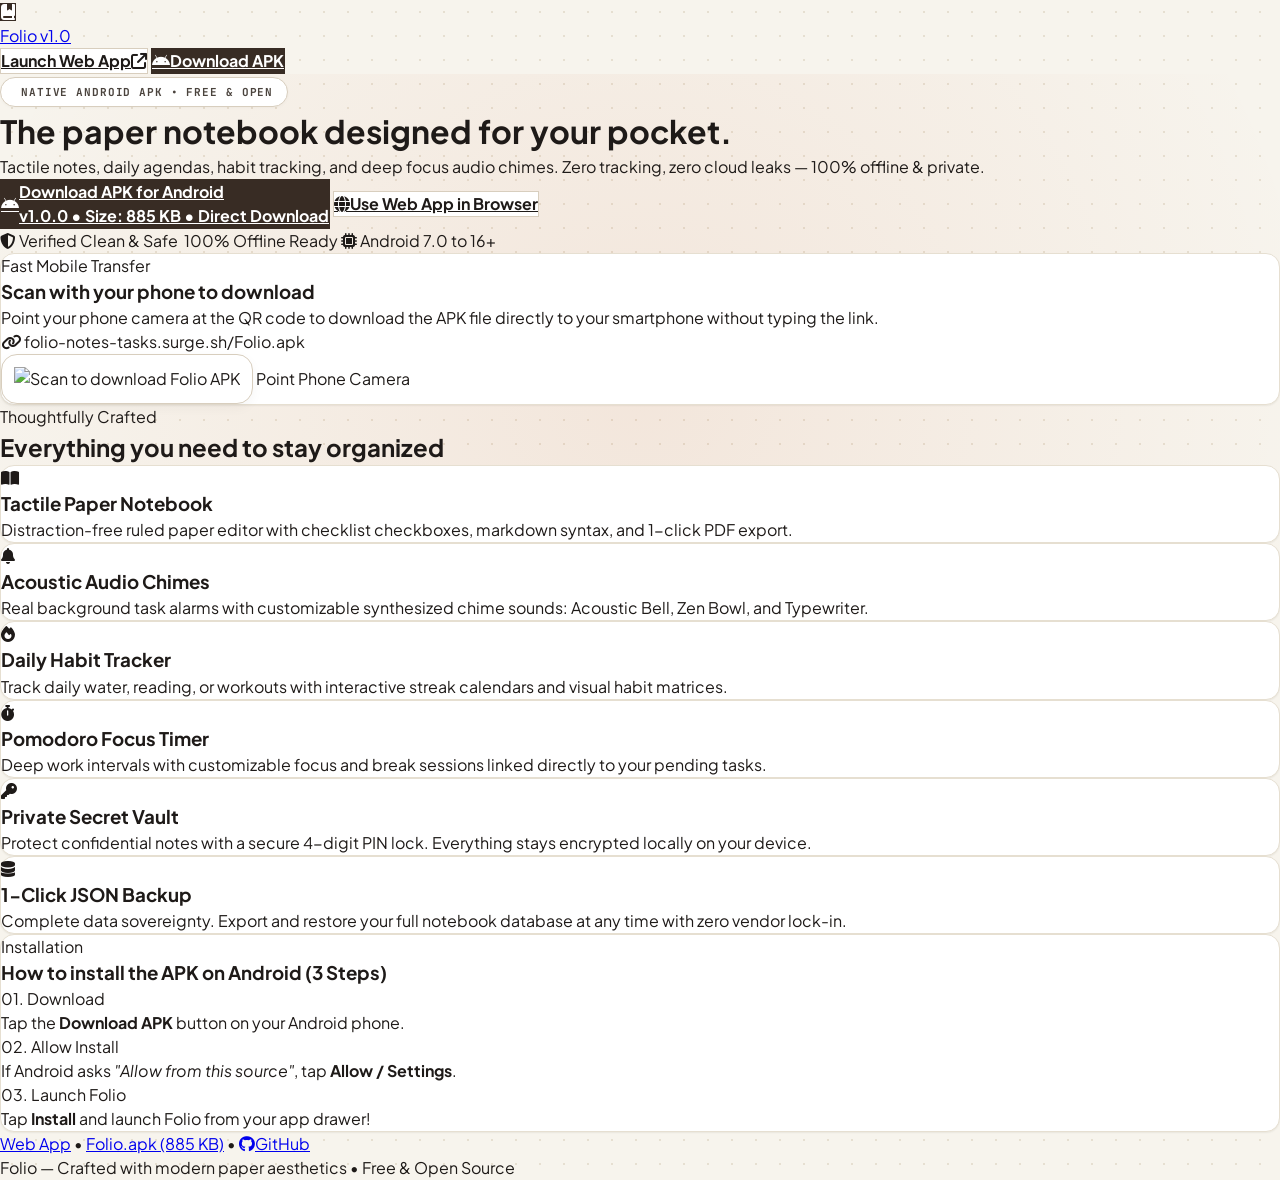
==== download.html @ 6cda58c6 "Add download landing page and native APK binary" ====
<!DOCTYPE html>
<html lang="en">
<head>
  <meta charset="UTF-8">
  <meta name="viewport" content="width=device-width, initial-scale=1.0, maximum-scale=1.0, user-scalable=no, viewport-fit=cover">
  <title>Download Folio for Android — Paper Notes & Daily Planner</title>
  
  <meta name="theme-color" content="#f7f4ed">
  <meta name="description" content="Download Folio Android APK. Modern paper-inspired notes, task manager, habit tracker, and audio alarms. 100% offline & private.">
  <link rel="icon" type="image/png" sizes="192x192" href="./icons/icon-192.png">
  <link rel="apple-touch-icon" href="./icons/icon-192.png">

  <!-- Tailwind CSS CDN -->
  <script src="https://cdn.tailwindcss.com"></script>

  <!-- Google Fonts: Lora, Plus Jakarta Sans, JetBrains Mono -->
  <link rel="preconnect" href="https://fonts.googleapis.com">
  <link rel="preconnect" href="https://fonts.gstatic.com" crossorigin>
  <link href="https://fonts.googleapis.com/css2?family=JetBrains+Mono:wght@400;500;600;700&family=Lora:ital,wght@0,400..700;1,400..700&family=Plus+Jakarta+Sans:wght@300;400;500;600;700;800&display=swap" rel="stylesheet">

  <!-- FontAwesome 6 Icons -->
  <link rel="stylesheet" href="https://cdnjs.cloudflare.com/ajax/libs/font-awesome/6.5.1/css/all.min.css">

  <link rel="stylesheet" href="./css/styles.css">

  <style>
    .hero-glow {
      background: radial-gradient(circle at 50% 30%, rgba(194, 65, 12, 0.08) 0%, rgba(247, 244, 237, 0) 70%);
    }
    .badge-pill {
      display: inline-flex;
      align-items: center;
      gap: 6px;
      padding: 6px 14px;
      border-radius: 9999px;
      font-family: 'JetBrains Mono', monospace;
      font-size: 11px;
      font-weight: 700;
      text-transform: uppercase;
      letter-spacing: 0.08em;
      background: var(--bg-card);
      border: 1px solid var(--border-medium);
      color: var(--text-secondary);
      box-shadow: 0 1px 3px rgba(0,0,0,0.03);
    }
    .qr-card {
      background: #ffffff;
      padding: 12px;
      border-radius: 16px;
      border: 1px solid var(--border-medium);
      box-shadow: 0 4px 12px rgba(0,0,0,0.04);
      display: inline-block;
    }
  </style>
</head>
<body class="bg-[var(--bg-app)] text-[var(--text-primary)] antialiased paper-texture min-h-screen flex flex-col justify-between selection:bg-orange-100">

  <!-- ================= TOP NAVIGATION ================= -->
  <header class="border-b border-[var(--border-subtle)] bg-[var(--bg-app)]/90 backdrop-blur-md sticky top-0 z-40 px-4 sm:px-8 py-3.5 flex items-center justify-between">
    <a href="./index.html" class="flex items-center gap-2.5">
      <div class="w-8 h-8 rounded-xl btn-primary flex items-center justify-center shadow-sm">
        <i class="fa-solid fa-book-bookmark text-xs"></i>
      </div>
      <div>
        <span class="font-serif font-bold text-lg text-[var(--text-primary)]">Folio</span>
        <span class="text-[10px] font-mono text-[var(--text-muted)] font-bold uppercase ml-1 tracking-wider">v1.0</span>
      </div>
    </a>

    <div class="flex items-center gap-3">
      <a href="./index.html" class="btn-secondary px-3.5 py-1.5 text-xs rounded-xl flex items-center gap-1.5 font-bold">
        <span>Launch Web App</span>
        <i class="fa-solid fa-arrow-up-right-from-square text-[10px]"></i>
      </a>
      <a href="./Folio.apk" download="Folio-v1.0.apk" class="btn-primary px-4 py-1.5 text-xs rounded-xl shadow-sm flex items-center gap-1.5">
        <i class="fa-brands fa-android text-xs"></i>
        <span>Download APK</span>
      </a>
    </div>
  </header>


  <!-- ================= MAIN HERO SECTION ================= -->
  <main class="flex-1 hero-glow px-4 sm:px-6 py-12 sm:py-16 max-w-4xl mx-auto w-full space-y-12">
    
    <!-- Hero Header -->
    <div class="text-center space-y-4 max-w-2xl mx-auto">
      
      <div class="badge-pill">
        <span class="w-2 h-2 rounded-full bg-emerald-500 animate-pulse"></span>
        <span>Native Android APK • Free & Open</span>
      </div>

      <h1 class="font-serif font-bold text-3xl sm:text-5xl text-[var(--text-primary)] tracking-tight leading-tight">
        The paper notebook designed for your pocket.
      </h1>

      <p class="font-sans text-sm sm:text-base text-[var(--text-secondary)] leading-relaxed">
        Tactile notes, daily agendas, habit tracking, and deep focus audio chimes. Zero tracking, zero cloud leaks — 100% offline & private.
      </p>

      <!-- Main Download Action Box -->
      <div class="pt-4 flex flex-col sm:flex-row items-center justify-center gap-3 sm:gap-4">
        
        <a href="./Folio.apk" download="Folio-v1.0.apk" class="w-full sm:w-auto btn-primary px-8 py-3.5 rounded-2xl shadow-lg flex items-center justify-center gap-3 text-sm transform hover:-translate-y-0.5 transition active:scale-95">
          <i class="fa-brands fa-android text-lg"></i>
          <div class="text-left">
            <div class="font-bold text-sm leading-tight">Download APK for Android</div>
            <div class="text-[10px] opacity-85 font-mono">v1.0.0 • Size: 885 KB • Direct Download</div>
          </div>
        </a>

        <a href="./index.html" class="w-full sm:w-auto btn-secondary px-6 py-3.5 rounded-2xl flex items-center justify-center gap-2 text-xs font-bold transition">
          <i class="fa-solid fa-globe text-sm text-[var(--accent-terracotta)]"></i>
          <span>Use Web App in Browser</span>
        </a>

      </div>

      <!-- Quick Install Note -->
      <div class="text-[11px] font-mono text-[var(--text-muted)] flex items-center justify-center gap-4 flex-wrap pt-1 font-semibold">
        <span><i class="fa-solid fa-shield-halved text-emerald-600 mr-1"></i> Verified Clean & Safe</span>
        <span><i class="fa-solid fa-wifi-slash text-[var(--accent-terracotta)] mr-1"></i> 100% Offline Ready</span>
        <span><i class="fa-solid fa-microchip text-blue-600 mr-1"></i> Android 7.0 to 16+</span>
      </div>

    </div>


    <!-- ================= QR CODE & PHONE SCAN SECTION ================= -->
    <div class="paper-card p-6 sm:p-8 bg-[var(--bg-card)] border-2 border-[var(--border-strong)] rounded-3xl shadow-sm flex flex-col sm:flex-row items-center justify-between gap-6">
      
      <div class="space-y-2 text-center sm:text-left flex-1">
        <span class="text-[10px] font-mono uppercase font-bold text-[var(--accent-terracotta)] tracking-wider">Fast Mobile Transfer</span>
        <h3 class="font-serif font-bold text-xl text-[var(--text-primary)]">Scan with your phone to download</h3>
        <p class="font-sans text-xs text-[var(--text-secondary)] leading-relaxed">
          Point your phone camera at the QR code to download the APK file directly to your smartphone without typing the link.
        </p>
        <div class="pt-2 text-xs font-mono font-bold text-[var(--text-muted)] flex items-center gap-2 justify-center sm:justify-start">
          <i class="fa-solid fa-link text-[var(--accent-terracotta)]"></i>
          <span>folio-notes-tasks.surge.sh/Folio.apk</span>
        </div>
      </div>

      <div class="flex flex-col items-center">
        <div class="qr-card">
          <img src="https://api.qrserver.com/v1/create-qr-code/?size=150x150&data=https://folio-notes-tasks.surge.sh/Folio.apk&color=1e293b&bgcolor=ffffff" 
               alt="Scan to download Folio APK" 
               class="w-32 h-32 rounded-lg"
               loading="lazy">
        </div>
        <span class="text-[10px] font-mono text-[var(--text-muted)] font-bold mt-2">Point Phone Camera</span>
      </div>

    </div>


    <!-- ================= APP CAPABILITIES GRID ================= -->
    <div class="space-y-4">
      <div class="text-center">
        <span class="text-[10px] font-mono uppercase font-bold text-[var(--text-muted)] tracking-widest">Thoughtfully Crafted</span>
        <h2 class="font-serif font-bold text-2xl text-[var(--text-primary)]">Everything you need to stay organized</h2>
      </div>

      <div class="grid grid-cols-1 sm:grid-cols-3 gap-4">
        
        <div class="paper-card p-5 space-y-2.5">
          <div class="w-10 h-10 rounded-xl bg-orange-500/15 text-[var(--accent-terracotta)] flex items-center justify-center text-base shadow-sm">
            <i class="fa-solid fa-book-open"></i>
          </div>
          <h3 class="font-serif font-bold text-sm text-[var(--text-primary)]">Tactile Paper Notebook</h3>
          <p class="font-sans text-xs text-[var(--text-secondary)] leading-relaxed">
            Distraction-free ruled paper editor with checklist checkboxes, markdown syntax, and 1-click PDF export.
          </p>
        </div>

        <div class="paper-card p-5 space-y-2.5">
          <div class="w-10 h-10 rounded-xl bg-amber-500/15 text-[var(--accent-amber)] flex items-center justify-center text-base shadow-sm">
            <i class="fa-solid fa-bell"></i>
          </div>
          <h3 class="font-serif font-bold text-sm text-[var(--text-primary)]">Acoustic Audio Chimes</h3>
          <p class="font-sans text-xs text-[var(--text-secondary)] leading-relaxed">
            Real background task alarms with customizable synthesized chime sounds: Acoustic Bell, Zen Bowl, and Typewriter.
          </p>
        </div>

        <div class="paper-card p-5 space-y-2.5">
          <div class="w-10 h-10 rounded-xl bg-green-500/15 text-[var(--accent-sage)] flex items-center justify-center text-base shadow-sm">
            <i class="fa-solid fa-fire"></i>
          </div>
          <h3 class="font-serif font-bold text-sm text-[var(--text-primary)]">Daily Habit Tracker</h3>
          <p class="font-sans text-xs text-[var(--text-secondary)] leading-relaxed">
            Track daily water, reading, or workouts with interactive streak calendars and visual habit matrices.
          </p>
        </div>

        <div class="paper-card p-5 space-y-2.5">
          <div class="w-10 h-10 rounded-xl bg-blue-500/15 text-[var(--accent-indigo)] flex items-center justify-center text-base shadow-sm">
            <i class="fa-solid fa-stopwatch"></i>
          </div>
          <h3 class="font-serif font-bold text-sm text-[var(--text-primary)]">Pomodoro Focus Timer</h3>
          <p class="font-sans text-xs text-[var(--text-secondary)] leading-relaxed">
            Deep work intervals with customizable focus and break sessions linked directly to your pending tasks.
          </p>
        </div>

        <div class="paper-card p-5 space-y-2.5">
          <div class="w-10 h-10 rounded-xl bg-amber-500/15 text-[var(--accent-amber)] flex items-center justify-center text-base shadow-sm">
            <i class="fa-solid fa-key"></i>
          </div>
          <h3 class="font-serif font-bold text-sm text-[var(--text-primary)]">Private Secret Vault</h3>
          <p class="font-sans text-xs text-[var(--text-secondary)] leading-relaxed">
            Protect confidential notes with a secure 4-digit PIN lock. Everything stays encrypted locally on your device.
          </p>
        </div>

        <div class="paper-card p-5 space-y-2.5">
          <div class="w-10 h-10 rounded-xl bg-emerald-500/15 text-emerald-700 flex items-center justify-center text-base shadow-sm">
            <i class="fa-solid fa-database"></i>
          </div>
          <h3 class="font-serif font-bold text-sm text-[var(--text-primary)]">1-Click JSON Backup</h3>
          <p class="font-sans text-xs text-[var(--text-secondary)] leading-relaxed">
            Complete data sovereignty. Export and restore your full notebook database at any time with zero vendor lock-in.
          </p>
        </div>

      </div>
    </div>


    <!-- ================= 3-STEP INSTALLATION GUIDE ================= -->
    <div class="paper-card p-6 sm:p-8 bg-[var(--bg-card)] rounded-3xl border border-[var(--border-subtle)] space-y-5">
      <div>
        <span class="text-[10px] font-mono uppercase font-bold text-[var(--text-muted)] tracking-widest">Installation</span>
        <h3 class="font-serif font-bold text-lg text-[var(--text-primary)]">How to install the APK on Android (3 Steps)</h3>
      </div>

      <div class="grid grid-cols-1 sm:grid-cols-3 gap-4 text-xs">
        
        <div class="space-y-1.5 p-3 rounded-2xl bg-[var(--bg-app)] border border-[var(--border-subtle)]">
          <div class="font-mono text-xs font-bold text-[var(--accent-terracotta)]">01. Download</div>
          <p class="text-[var(--text-secondary)]">Tap the <b>Download APK</b> button on your Android phone.</p>
        </div>

        <div class="space-y-1.5 p-3 rounded-2xl bg-[var(--bg-app)] border border-[var(--border-subtle)]">
          <div class="font-mono text-xs font-bold text-[var(--accent-terracotta)]">02. Allow Install</div>
          <p class="text-[var(--text-secondary)]">If Android asks <i>"Allow from this source"</i>, tap <b>Allow / Settings</b>.</p>
        </div>

        <div class="space-y-1.5 p-3 rounded-2xl bg-[var(--bg-app)] border border-[var(--border-subtle)]">
          <div class="font-mono text-xs font-bold text-[var(--accent-terracotta)]">03. Launch Folio</div>
          <p class="text-[var(--text-secondary)]">Tap <b>Install</b> and launch Folio from your app drawer!</p>
        </div>

      </div>
    </div>

  </main>


  <!-- ================= FOOTER ================= -->
  <footer class="border-t border-[var(--border-subtle)] bg-[var(--bg-sidebar)] px-4 sm:px-8 py-6 text-center text-xs text-[var(--text-muted)] font-mono space-y-2">
    <div class="flex items-center justify-center gap-4 flex-wrap">
      <a href="./index.html" class="hover:text-[var(--text-primary)] transition">Web App</a>
      <span>•</span>
      <a href="./Folio.apk" download class="hover:text-[var(--text-primary)] transition">Folio.apk (885 KB)</a>
      <span>•</span>
      <a href="https://github.com/khushaljangra/folio-notes-tasks" target="_blank" class="hover:text-[var(--text-primary)] transition"><i class="fa-brands fa-github mr-1"></i>GitHub</a>
    </div>
    <div>Folio — Crafted with modern paper aesthetics • Free & Open Source</div>
  </footer>

</body>
</html>
---- css/styles.css ----
/* =========================================================
   FOLIO — MOBILE-FIRST PREMIUM PAPER & NOTEBOOK SYSTEM (V6)
   100% Pure CSS Styling for High-Contrast Elements & Calendar
   ========================================================= */

/* 1. CLASSIC WARM PAPER (Default) */
:root, [data-theme="paper"] {
  --bg-app: #f7f4ed;
  --bg-sidebar: #f0ebe0;
  --bg-card: #ffffff;
  --bg-card-hover: #fdfbf7;
  --bg-input: #ffffff;
  --bg-modal: #ffffff;
  --bg-ruled: #e6dfce;
  
  --text-primary: #1e1a18;
  --text-secondary: #4a433d;
  --text-muted: #786f66;
  --text-faint: #a89f94;
  --text-accent: #110e0c;
  
  --border-subtle: #e6dfd1;
  --border-medium: #d8cebe;
  --border-strong: #b5a894;
  --border-focus: #332923;
  
  --btn-primary-bg: #382c24;
  --btn-primary-text: #ffffff;
  --btn-primary-hover: #261e18;

  --btn-secondary-bg: #ffffff;
  --btn-secondary-text: #1e1a18;
  --btn-secondary-border: #d8cebe;
  --btn-secondary-hover: #f7f4ed;

  --accent-leather: #382c24;
  --accent-terracotta: #c2410c;
  --accent-amber: #b45309;
  --accent-sage: #15803d;
  --accent-indigo: #3730a3;
  
  --calendar-today-bg: #c2410c;
  --calendar-today-text: #ffffff;
  --calendar-selected-bg: #382c24;
  --calendar-selected-text: #ffffff;

  --priority-high-bg: #fef2f2;
  --priority-high-border: #fecaca;
  --priority-high-text: #991b1b;
  --priority-med-bg: #fffbeb;
  --priority-med-border: #fde68a;
  --priority-med-text: #92400e;
  --priority-low-bg: #f0fdf4;
  --priority-low-border: #bbf7d0;
  --priority-low-text: #166534;

  --shadow-paper-sm: 0 1px 2px rgba(60, 50, 40, 0.05), 0 1px 1px rgba(0, 0, 0, 0.02);
  --shadow-paper-md: 0 4px 12px rgba(60, 50, 40, 0.06), 0 1px 3px rgba(60, 50, 40, 0.04);
  --shadow-paper-lg: 0 12px 28px rgba(60, 50, 40, 0.09), 0 4px 10px rgba(60, 50, 40, 0.05);
  --shadow-modal: 0 24px 48px -12px rgba(35, 25, 20, 0.22), 0 0 0 1px rgba(60, 50, 40, 0.08);

  --font-serif: 'Lora', Georgia, 'Times New Roman', serif;
  --font-sans: 'Plus Jakarta Sans', -apple-system, BlinkMacSystemFont, sans-serif;
  --font-mono: 'JetBrains Mono', monospace;
}

/* 2. SAGE FOREST THEME */
[data-theme="sage"] {
  --bg-app: #f2f6f3;
  --bg-sidebar: #e5ece6;
  --bg-card: #ffffff;
  --bg-card-hover: #f9fbf9;
  --bg-input: #ffffff;
  --bg-modal: #ffffff;
  --bg-ruled: #d5e2d7;
  
  --text-primary: #14241b;
  --text-secondary: #394e41;
  --text-muted: #627b6c;
  --text-faint: #9cb2a3;
  --text-accent: #0c1811;
  
  --border-subtle: #dbe5dd;
  --border-medium: #c7d8ca;
  --border-strong: #9fbba3;
  --border-focus: #1b3524;
  
  --btn-primary-bg: #1b3524;
  --btn-primary-text: #ffffff;
  --btn-primary-hover: #122418;

  --btn-secondary-bg: #ffffff;
  --btn-secondary-text: #14241b;
  --btn-secondary-border: #c7d8ca;
  --btn-secondary-hover: #f2f6f3;

  --accent-leather: #1b3524;
  --accent-terracotta: #c2410c;
  --accent-amber: #b45309;
  --accent-sage: #15803d;
  --accent-indigo: #2d5a7b;

  --calendar-today-bg: #15803d;
  --calendar-today-text: #ffffff;
  --calendar-selected-bg: #1b3524;
  --calendar-selected-text: #ffffff;
}

/* 3. NORDIC INDIGO THEME */
[data-theme="indigo"] {
  --bg-app: #f2f5f9;
  --bg-sidebar: #e5ebf4;
  --bg-card: #ffffff;
  --bg-card-hover: #f8fafe;
  --bg-input: #ffffff;
  --bg-modal: #ffffff;
  --bg-ruled: #d5e0ee;
  
  --text-primary: #121d2d;
  --text-secondary: #37465c;
  --text-muted: #61738d;
  --text-faint: #9aacc4;
  --text-accent: #0b121d;
  
  --border-subtle: #dbe4f1;
  --border-medium: #c6d5ea;
  --border-strong: #9db5d7;
  --border-focus: #1c304f;
  
  --btn-primary-bg: #1c304f;
  --btn-primary-text: #ffffff;
  --btn-primary-hover: #122035;

  --btn-secondary-bg: #ffffff;
  --btn-secondary-text: #121d2d;
  --btn-secondary-border: #c6d5ea;
  --btn-secondary-hover: #f2f5f9;

  --accent-leather: #1c304f;
  --accent-terracotta: #d97706;
  --accent-amber: #d97706;
  --accent-sage: #0d9488;
  --accent-indigo: #2563eb;

  --calendar-today-bg: #2563eb;
  --calendar-today-text: #ffffff;
  --calendar-selected-bg: #1c304f;
  --calendar-selected-text: #ffffff;
}

/* 4. JAPANESE SAKURA THEME */
[data-theme="sakura"] {
  --bg-app: #fcf6f7;
  --bg-sidebar: #f7ebed;
  --bg-card: #ffffff;
  --bg-card-hover: #fdf9fa;
  --bg-input: #ffffff;
  --bg-modal: #ffffff;
  --bg-ruled: #edd6da;
  
  --text-primary: #2e1418;
  --text-secondary: #5e373c;
  --text-muted: #8e6268;
  --text-faint: #c89ba2;
  --text-accent: #1f0b0e;
  
  --border-subtle: #f2dadf;
  --border-medium: #e8c6cc;
  --border-strong: #cca1a8;
  --border-focus: #591b24;
  
  --btn-primary-bg: #591b24;
  --btn-primary-text: #ffffff;
  --btn-primary-hover: #3d1017;

  --btn-secondary-bg: #ffffff;
  --btn-secondary-text: #2e1418;
  --btn-secondary-border: #e8c6cc;
  --btn-secondary-hover: #fcf6f7;

  --accent-leather: #591b24;
  --accent-terracotta: #be123c;
  --accent-amber: #c2410c;
  --accent-sage: #15803d;
  --accent-indigo: #8b5cf6;

  --calendar-today-bg: #be123c;
  --calendar-today-text: #ffffff;
  --calendar-selected-bg: #591b24;
  --calendar-selected-text: #ffffff;
}

/* 5. MOLESKINE MIDNIGHT (Dark Charcoal) */
[data-theme="dark"] {
  --bg-app: #141210;
  --bg-sidebar: #1c1916;
  --bg-card: #221f1b;
  --bg-card-hover: #292520;
  --bg-input: #1a1714;
  --bg-modal: #221f1b;
  --bg-ruled: #2e2a24;
  
  --text-primary: #f5f0e6;
  --text-secondary: #c5bba8;
  --text-muted: #8e8372;
  --text-faint: #5e5445;
  --text-accent: #ffffff;
  
  --border-subtle: #2e2923;
  --border-medium: #3d372f;
  --border-strong: #544c42;
  --border-focus: #e5dec9;
  
  --btn-primary-bg: #e8ded1;
  --btn-primary-text: #141210;
  --btn-primary-hover: #ffffff;

  --btn-secondary-bg: #292520;
  --btn-secondary-text: #f5f0e6;
  --btn-secondary-border: #3d372f;
  --btn-secondary-hover: #35302a;

  --accent-leather: #e8ded1;
  --accent-terracotta: #fb923c;
  --accent-amber: #fbbf24;
  --accent-sage: #4ade80;
  --accent-indigo: #818cf8;

  --calendar-today-bg: #ea580c;
  --calendar-today-text: #ffffff;
  --calendar-selected-bg: #e8ded1;
  --calendar-selected-text: #141210;
  
  --shadow-paper-sm: 0 1px 3px rgba(0, 0, 0, 0.4);
  --shadow-paper-md: 0 4px 14px rgba(0, 0, 0, 0.5);
  --shadow-paper-lg: 0 12px 30px rgba(0, 0, 0, 0.6);
  --shadow-modal: 0 24px 50px rgba(0, 0, 0, 0.8), 0 0 0 1px #38322b;

  --priority-high-bg: rgba(153, 27, 27, 0.3);
  --priority-high-border: rgba(239, 68, 68, 0.4);
  --priority-high-text: #fca5a5;
  --priority-med-bg: rgba(146, 64, 14, 0.3);
  --priority-med-border: rgba(245, 158, 11, 0.4);
  --priority-med-text: #fcd34d;
  --priority-low-bg: rgba(22, 101, 52, 0.3);
  --priority-low-border: rgba(34, 197, 94, 0.4);
  --priority-low-text: #86efac;
}

/* Base Mobile App Styles */
* {
  box-sizing: border-box;
  margin: 0;
  padding: 0;
  -webkit-tap-highlight-color: transparent;
  touch-action: manipulation;
}

body {
  font-family: var(--font-sans);
  background-color: var(--bg-app);
  color: var(--text-primary);
  line-height: 1.5;
  min-height: 100vh;
  overflow-x: hidden;
  overscroll-behavior-y: contain;
  transition: background-color 0.25s ease, color 0.25s ease;
  background-image: radial-gradient(var(--border-subtle) 0.75px, transparent 0.75px);
  background-size: 24px 24px;
}

/* Safe Area Inset Support */
.safe-top {
  padding-top: max(12px, env(safe-area-inset-top));
}
.safe-bottom {
  padding-bottom: max(12px, env(safe-area-inset-bottom));
}

/* =====================================================
   PURE CSS BUTTON SYSTEM (Never Depends on Tailwind JIT)
   ===================================================== */
.btn-primary {
  background-color: var(--btn-primary-bg) !important;
  color: var(--btn-primary-text) !important;
  border: 1px solid transparent !important;
  font-weight: 700 !important;
  display: inline-flex !important;
  align-items: center !important;
  justify-content: center !important;
  transition: all 0.15s ease !important;
  cursor: pointer !important;
  user-select: none !important;
}
.btn-primary, .btn-primary *, .btn-primary i, .btn-primary span {
  color: var(--btn-primary-text) !important;
}
.btn-primary:active {
  transform: scale(0.96) !important;
}

.btn-secondary {
  background-color: var(--btn-secondary-bg) !important;
  color: var(--btn-secondary-text) !important;
  border: 1px solid var(--btn-secondary-border) !important;
  font-weight: 700 !important;
  display: inline-flex !important;
  align-items: center !important;
  justify-content: center !important;
  transition: all 0.15s ease !important;
  cursor: pointer !important;
  user-select: none !important;
}
.btn-secondary span {
  color: var(--btn-secondary-text) !important;
}
.btn-secondary:active {
  transform: scale(0.96) !important;
}

/* File Upload Button Pure CSS */
input[type="file"]::file-selector-button {
  background-color: var(--btn-primary-bg) !important;
  color: var(--btn-primary-text) !important;
  font-weight: 700 !important;
  padding: 6px 14px !important;
  border-radius: 10px !important;
  border: 0 !important;
  font-size: 11px !important;
  cursor: pointer !important;
  margin-right: 10px !important;
  transition: opacity 0.15s ease !important;
}
input[type="file"]::file-selector-button:active {
  transform: scale(0.96) !important;
}

/* =====================================================
   PURE CSS CALENDAR HIGHLIGHTS (Bold & Sharp Contrast)
   ===================================================== */
.cal-cell {
  padding: 6px 2px;
  text-align: center;
  font-family: var(--font-mono);
  font-size: 12px;
  border-radius: 8px;
  position: relative;
  cursor: pointer;
  transition: all 0.15s ease;
  user-select: none;
}
.cal-cell-today {
  background-color: var(--calendar-today-bg) !important;
  color: var(--calendar-today-text) !important;
  font-weight: 800 !important;
  box-shadow: 0 2px 8px rgba(194, 65, 12, 0.4) !important;
}
.cal-cell-today span {
  color: var(--calendar-today-text) !important;
  font-weight: 800 !important;
}

.cal-cell-selected {
  background-color: var(--calendar-selected-bg) !important;
  color: var(--calendar-selected-text) !important;
  font-weight: 800 !important;
}
.cal-cell-selected span {
  color: var(--calendar-selected-text) !important;
}

.cal-cell-normal {
  color: var(--text-primary);
}
.cal-cell-normal:hover {
  background-color: var(--bg-app);
}

.cal-task-dot {
  position: absolute;
  bottom: 2px;
  left: 50%;
  transform: translateX(-50%);
  width: 4px;
  height: 4px;
  border-radius: 9999px;
  background-color: var(--accent-terracotta);
}

/* =====================================================
   POMODORO TIMER TABS (Pure CSS)
   ===================================================== */
.pomo-tab-active {
  background-color: var(--btn-primary-bg) !important;
  color: var(--btn-primary-text) !important;
  font-weight: 800 !important;
  box-shadow: 0 1px 3px rgba(0, 0, 0, 0.15) !important;
}
.pomo-tab-active * {
  color: var(--btn-primary-text) !important;
}
.pomo-tab-inactive {
  color: var(--text-secondary) !important;
  font-weight: 600 !important;
  background: transparent !important;
}
.pomo-tab-inactive:hover {
  color: var(--text-primary) !important;
}

/* =====================================================
   MOBILE NAVIGATION & FAB
   ===================================================== */
.mobile-nav-bar {
  display: flex !important;
  position: fixed !important;
  bottom: 0 !important;
  left: 0 !important;
  right: 0 !important;
  z-index: 40 !important;
  background: var(--bg-card) !important;
  border-top: 1px solid var(--border-medium) !important;
  padding-bottom: max(6px, env(safe-area-inset-bottom)) !important;
  padding-top: 6px !important;
  box-shadow: 0 -4px 16px rgba(0, 0, 0, 0.06) !important;
}

.mobile-nav-tab {
  flex: 1;
  display: flex;
  flex-direction: column;
  align-items: center;
  justify-content: center;
  padding: 4px 2px;
  color: var(--text-muted);
  font-size: 10px;
  font-weight: 600;
  transition: all 0.15s ease;
  user-select: none;
}
.mobile-nav-tab.active {
  color: var(--accent-terracotta) !important;
  font-weight: 800 !important;
}
.mobile-nav-tab.active i {
  transform: translateY(-2px);
  color: var(--accent-terracotta) !important;
}

.mobile-fab-center {
  width: 48px;
  height: 48px;
  border-radius: 9999px;
  background: var(--btn-primary-bg) !important;
  color: var(--btn-primary-text) !important;
  margin-top: -24px;
  display: flex;
  align-items: center;
  justify-content: center;
  box-shadow: 0 6px 18px rgba(0, 0, 0, 0.22);
  border: 3px solid var(--bg-card);
  transition: transform 0.18s ease;
  cursor: pointer;
}
.mobile-fab-center i {
  color: var(--btn-primary-text) !important;
}
.mobile-fab-center:active {
  transform: scale(0.92);
}

/* Mobile Bottom Sheet Modal Behavior */
@media (max-width: 768px) {
  .mobile-bottom-sheet {
    align-items: flex-end !important;
    padding: 0 !important;
  }
  .mobile-bottom-sheet > .paper-card {
    width: 100% !important;
    max-width: 100% !important;
    border-bottom-left-radius: 0 !important;
    border-bottom-right-radius: 0 !important;
    border-top-left-radius: 24px !important;
    border-top-right-radius: 24px !important;
    max-height: 92vh !important;
    margin: 0 !important;
    animation: slideUpModal 0.25s cubic-bezier(0.16, 1, 0.3, 1) !important;
  }
}

@keyframes slideUpModal {
  from {
    transform: translateY(100%);
    opacity: 0.8;
  }
  to {
    transform: translateY(0);
    opacity: 1;
  }
}

.drag-handle-pill {
  width: 40px;
  height: 4px;
  border-radius: 9999px;
  background: var(--border-strong);
  margin: 8px auto 14px;
  opacity: 0.6;
}

/* Paper Cards */
.paper-card {
  background: var(--bg-card);
  border: 1px solid var(--border-subtle);
  border-radius: 14px;
  box-shadow: var(--shadow-paper-sm);
  transition: transform 0.18s ease, box-shadow 0.18s ease, border-color 0.18s ease;
  position: relative;
}

.paper-card.is-pinned {
  border-top: 3px solid var(--accent-terracotta);
}

.notebook-ruled {
  background-color: var(--bg-card);
  background-image: repeating-linear-gradient(
    transparent,
    transparent 27px,
    var(--bg-ruled) 28px
  );
  line-height: 28px;
}

/* Checkbox */
.custom-checkbox {
  appearance: none;
  -webkit-appearance: none;
  width: 20px;
  height: 20px;
  border: 2px solid var(--border-strong);
  border-radius: 6px;
  outline: none;
  cursor: pointer;
  display: inline-grid;
  place-content: center;
  transition: all 0.15s ease;
  background: transparent;
  flex-shrink: 0;
}

.custom-checkbox:checked {
  background-color: var(--accent-sage);
  border-color: var(--accent-sage);
}

.custom-checkbox:checked::before {
  content: "✓";
  color: #ffffff;
  font-size: 13px;
  font-weight: 800;
  line-height: 1;
}

.task-completed .task-title {
  text-decoration: line-through;
  color: var(--text-muted);
}

/* Scrollbars */
::-webkit-scrollbar {
  width: 4px;
  height: 4px;
}
::-webkit-scrollbar-track {
  background: transparent;
}
::-webkit-scrollbar-thumb {
  background: var(--border-medium);
  border-radius: 4px;
}

kbd {
  font-family: var(--font-mono);
  font-size: 10px;
  background: var(--bg-app);
  border: 1px solid var(--border-medium);
  box-shadow: 0 1px 0 var(--border-strong);
  color: var(--text-secondary);
  padding: 2px 5px;
  border-radius: 4px;
  font-weight: 600;
}

.tag-badge {
  font-family: var(--font-mono);
  font-size: 11px;
  font-weight: 600;
  padding: 3px 8px;
  border-radius: 6px;
  background: var(--bg-app);
  border: 1px solid var(--border-subtle);
  color: var(--text-secondary);
  display: inline-flex;
  align-items: center;
  gap: 4px;
  transition: all 0.15s ease;
}

.modal-backdrop {
  background: rgba(15, 12, 10, 0.65);
  backdrop-filter: blur(5px);
  -webkit-backdrop-filter: blur(5px);
}
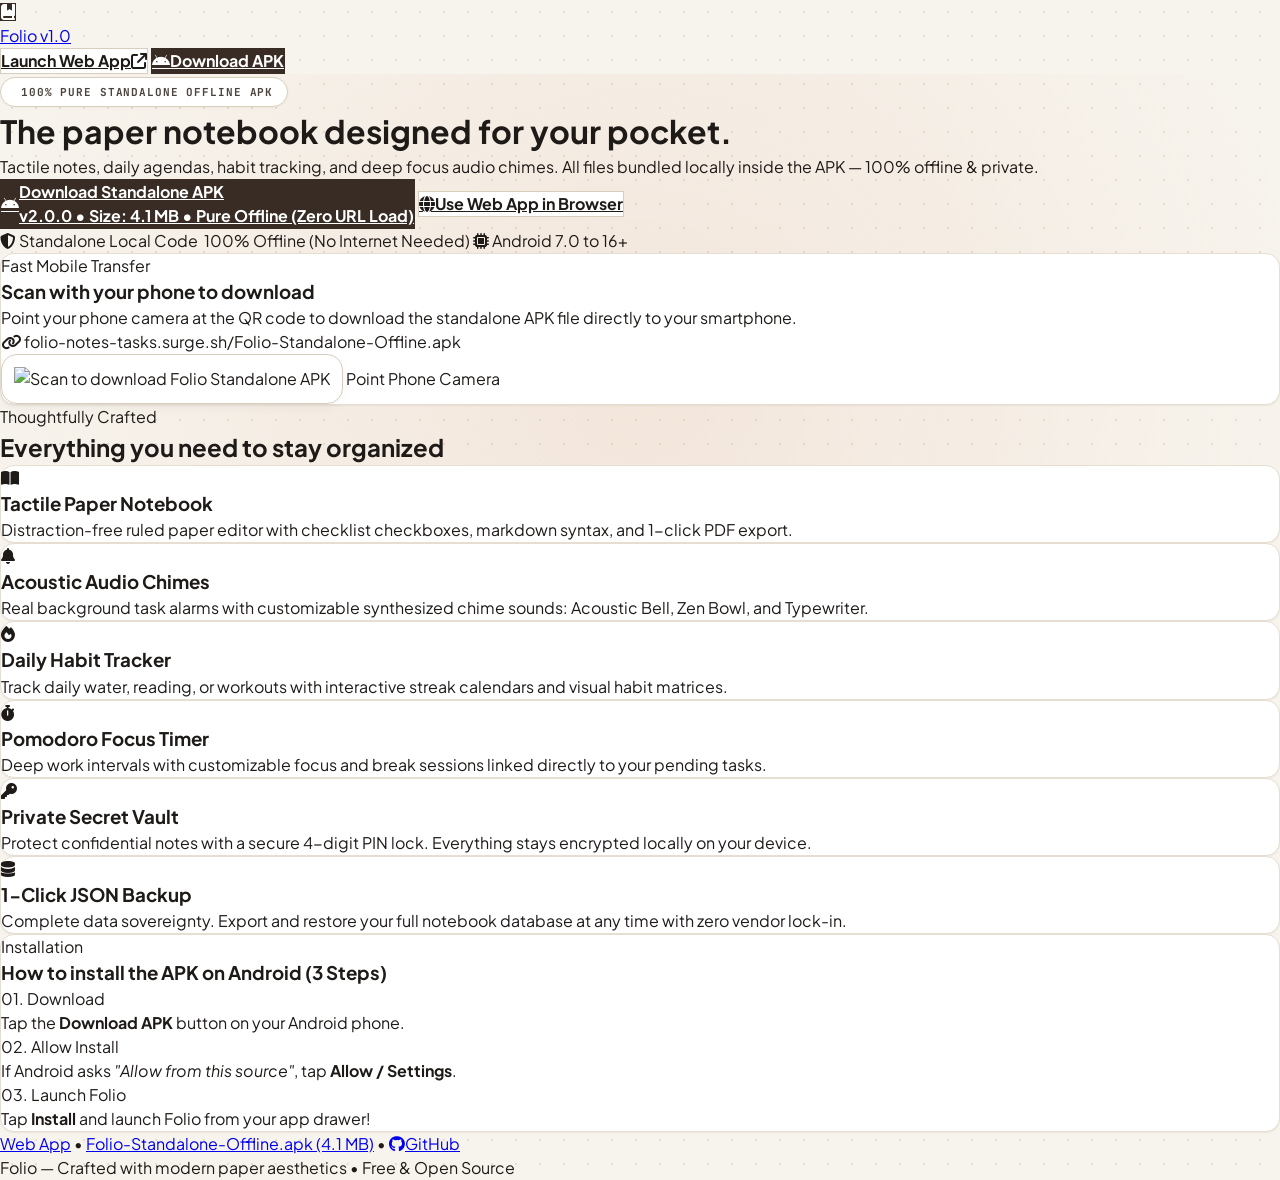
==== commit c624479b: "Update download page and gitignore" ====
--- a/download.html
+++ b/download.html
@@ -72,7 +72,7 @@
         <span>Launch Web App</span>
         <i class="fa-solid fa-arrow-up-right-from-square text-[10px]"></i>
       </a>
-      <a href="./Folio.apk" download="Folio-v1.0.apk" class="btn-primary px-4 py-1.5 text-xs rounded-xl shadow-sm flex items-center gap-1.5">
+      <a href="./Folio-Standalone-Offline.apk" download="Folio-Standalone-Offline.apk" class="btn-primary px-4 py-1.5 text-xs rounded-xl shadow-sm flex items-center gap-1.5">
         <i class="fa-brands fa-android text-xs"></i>
         <span>Download APK</span>
       </a>
@@ -88,7 +88,7 @@
       
       <div class="badge-pill">
         <span class="w-2 h-2 rounded-full bg-emerald-500 animate-pulse"></span>
-        <span>Native Android APK • Free & Open</span>
+        <span>100% Pure Standalone Offline APK</span>
       </div>
 
       <h1 class="font-serif font-bold text-3xl sm:text-5xl text-[var(--text-primary)] tracking-tight leading-tight">
@@ -96,17 +96,17 @@
       </h1>
 
       <p class="font-sans text-sm sm:text-base text-[var(--text-secondary)] leading-relaxed">
-        Tactile notes, daily agendas, habit tracking, and deep focus audio chimes. Zero tracking, zero cloud leaks — 100% offline & private.
+        Tactile notes, daily agendas, habit tracking, and deep focus audio chimes. All files bundled locally inside the APK — 100% offline & private.
       </p>
 
       <!-- Main Download Action Box -->
       <div class="pt-4 flex flex-col sm:flex-row items-center justify-center gap-3 sm:gap-4">
         
-        <a href="./Folio.apk" download="Folio-v1.0.apk" class="w-full sm:w-auto btn-primary px-8 py-3.5 rounded-2xl shadow-lg flex items-center justify-center gap-3 text-sm transform hover:-translate-y-0.5 transition active:scale-95">
+        <a href="./Folio-Standalone-Offline.apk" download="Folio-Standalone-Offline.apk" class="w-full sm:w-auto btn-primary px-8 py-3.5 rounded-2xl shadow-lg flex items-center justify-center gap-3 text-sm transform hover:-translate-y-0.5 transition active:scale-95">
           <i class="fa-brands fa-android text-lg"></i>
           <div class="text-left">
-            <div class="font-bold text-sm leading-tight">Download APK for Android</div>
-            <div class="text-[10px] opacity-85 font-mono">v1.0.0 • Size: 885 KB • Direct Download</div>
+            <div class="font-bold text-sm leading-tight">Download Standalone APK</div>
+            <div class="text-[10px] opacity-85 font-mono">v2.0.0 • Size: 4.1 MB • Pure Offline (Zero URL Load)</div>
           </div>
         </a>
 
@@ -119,8 +119,8 @@
 
       <!-- Quick Install Note -->
       <div class="text-[11px] font-mono text-[var(--text-muted)] flex items-center justify-center gap-4 flex-wrap pt-1 font-semibold">
-        <span><i class="fa-solid fa-shield-halved text-emerald-600 mr-1"></i> Verified Clean & Safe</span>
-        <span><i class="fa-solid fa-wifi-slash text-[var(--accent-terracotta)] mr-1"></i> 100% Offline Ready</span>
+        <span><i class="fa-solid fa-shield-halved text-emerald-600 mr-1"></i> Standalone Local Code</span>
+        <span><i class="fa-solid fa-wifi-slash text-[var(--accent-terracotta)] mr-1"></i> 100% Offline (No Internet Needed)</span>
         <span><i class="fa-solid fa-microchip text-blue-600 mr-1"></i> Android 7.0 to 16+</span>
       </div>
 
@@ -134,18 +134,18 @@
         <span class="text-[10px] font-mono uppercase font-bold text-[var(--accent-terracotta)] tracking-wider">Fast Mobile Transfer</span>
         <h3 class="font-serif font-bold text-xl text-[var(--text-primary)]">Scan with your phone to download</h3>
         <p class="font-sans text-xs text-[var(--text-secondary)] leading-relaxed">
-          Point your phone camera at the QR code to download the APK file directly to your smartphone without typing the link.
+          Point your phone camera at the QR code to download the standalone APK file directly to your smartphone.
         </p>
         <div class="pt-2 text-xs font-mono font-bold text-[var(--text-muted)] flex items-center gap-2 justify-center sm:justify-start">
           <i class="fa-solid fa-link text-[var(--accent-terracotta)]"></i>
-          <span>folio-notes-tasks.surge.sh/Folio.apk</span>
+          <span>folio-notes-tasks.surge.sh/Folio-Standalone-Offline.apk</span>
         </div>
       </div>
 
       <div class="flex flex-col items-center">
         <div class="qr-card">
-          <img src="https://api.qrserver.com/v1/create-qr-code/?size=150x150&data=https://folio-notes-tasks.surge.sh/Folio.apk&color=1e293b&bgcolor=ffffff" 
-               alt="Scan to download Folio APK" 
+          <img src="https://api.qrserver.com/v1/create-qr-code/?size=150x150&data=https://folio-notes-tasks.surge.sh/Folio-Standalone-Offline.apk&color=1e293b&bgcolor=ffffff" 
+               alt="Scan to download Folio Standalone APK" 
                class="w-32 h-32 rounded-lg"
                loading="lazy">
         </div>
@@ -263,9 +263,9 @@
     <div class="flex items-center justify-center gap-4 flex-wrap">
       <a href="./index.html" class="hover:text-[var(--text-primary)] transition">Web App</a>
       <span>•</span>
-      <a href="./Folio.apk" download class="hover:text-[var(--text-primary)] transition">Folio.apk (885 KB)</a>
+      <a href="./Folio-Standalone-Offline.apk" download class="hover:text-[var(--text-primary)] transition">Folio-Standalone-Offline.apk (4.1 MB)</a>
       <span>•</span>
-      <a href="https://github.com/khushaljangra/folio-notes-tasks" target="_blank" class="hover:text-[var(--text-primary)] transition"><i class="fa-brands fa-github mr-1"></i>GitHub</a>
+      <a href="https://github.com/khushal-jangid/folio-notes-tasks" target="_blank" class="hover:text-[var(--text-primary)] transition"><i class="fa-brands fa-github mr-1"></i>GitHub</a>
     </div>
     <div>Folio — Crafted with modern paper aesthetics • Free & Open Source</div>
   </footer>
